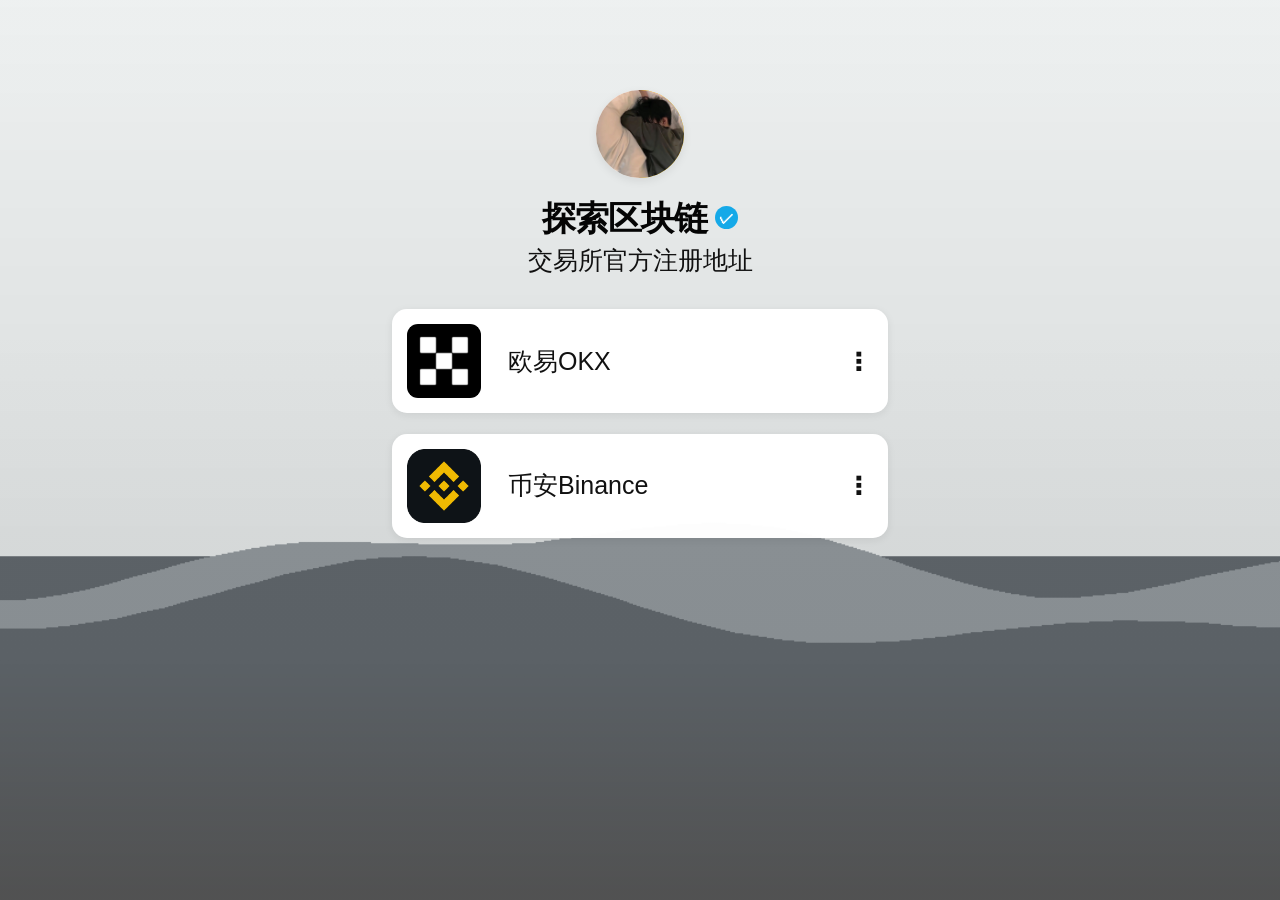
==== index.html @ 82d2975e "Add files via upload" ====
<!DOCTYPE html>
<html lang="zh-CN">
<head>
<meta charset="UTF-8">
<meta name="viewport"
      content="width=device-width, initial-scale=1.0,
               maximum-scale=1.0, viewport-fit=cover">

<title>探索区块链 - 交易所官方注册地址</title>

<style>
* {
    margin: 0;
    padding: 0;
    box-sizing: border-box;
    -webkit-tap-highlight-color: transparent;
}

html, body {
    width: 100%;
    min-height: 100%;
}

html {
    scrollbar-width: none;
    -ms-overflow-style: none;
}

html::-webkit-scrollbar {
    display: none;
    width: 0;
    height: 0;
}

body {
    font-family: -apple-system, BlinkMacSystemFont,
                 "PingFang SC", "Microsoft YaHei", sans-serif;
    background: #5c6267;
    color: #111;
    overflow: hidden;
    scrollbar-width: none;
    -ms-overflow-style: none;
}

body::-webkit-scrollbar {
    display: none;
    width: 0;
    height: 0;
}

.page {
    position: relative;
    min-height: 100svh;
    min-height: 100dvh;
    overflow: hidden;
}

/* 真正的动态背景 GIF */
.background-gif {
    position: fixed;
    inset: 0;
    width: 100%;
    height: 100%;
    object-fit: cover;
    object-position: center bottom;
    z-index: 0;
    pointer-events: none;
}

/* 半透明遮罩，保证文字在各种手机上都清楚 */
.background-overlay {
    position: fixed;
    inset: 0;
    z-index: 1;
    pointer-events: none;
    background: linear-gradient(
        to bottom,
        rgba(255,255,255,.04) 0%,
        rgba(255,255,255,0) 36%,
        rgba(70,76,81,.08) 100%
    );
}

.content {
    position: relative;
    z-index: 2;

    width: min(100%, 580px);

    min-height: 100svh;
    min-height: 100dvh;

    margin: 0 auto;

    /* 使用动态单位，自动适应不同宽高的手机 */
    padding:
        clamp(62px, 8.8vh, 105px)
        clamp(24px, 6.1vw, 42px)
        max(42px, env(safe-area-inset-bottom));

    display: flex;
    flex-direction: column;
    align-items: center;
}

/* Logo */
.roc-logo {
    width: clamp(70px, 17vw, 88px);
    aspect-ratio: 1;
    border-radius: 50%;
    margin-bottom: clamp(20px, 2.5vh, 28px);
    overflow: hidden;
    position: relative;
    background: linear-gradient(90deg,#fff 50%,#ffc400 50%);
    box-shadow: 0 3px 10px rgba(0,0,0,.08);
}

.roc-logo img {
    width: 100%;
    height: 100%;
    display: block;
    object-fit: cover;
    object-position: center;
}

.roc-logo .grid {
    position: absolute;
    left: 0;
    top: 0;
    width: 50%;
    height: 100%;
    background:
        linear-gradient(#111 0 50%, transparent 50%),
        linear-gradient(90deg,#111 0 50%,#fff 50%);
    background-size: 100% 100%, 100% 50%;
    background-position: 0 0, 0 0;
}

.roc-logo .diamond {
    position: absolute;
    width: 43%;
    height: 43%;
    left: 48%;
    top: 28%;
    transform: rotate(45deg);
    border: clamp(8px, 2vw, 11px) solid #111;
    background: #ffc400;
}

/* 标题 */
.title-row {
    display: flex;
    align-items: center;
    justify-content: center;
    gap: clamp(5px, 1.3vw, 8px);
    margin-bottom: clamp(8px, 1.2vh, 12px);
}

.title {
    font-size: clamp(25px, 6.8vw, 34px);
    line-height: 1;
    font-weight: 700;
    letter-spacing: -1px;
    color: #050505;
}

.verified {
    width: clamp(18px, 5vw, 23px);
    aspect-ratio: 1;
    border-radius: 50%;
    background: #15a9e8;
    position: relative;
    flex: 0 0 auto;
}

.verified::after {
    content: "✓";
    position: absolute;
    left: 50%;
    top: 50%;
    transform: translate(-50%,-53%);
    color: white;
    font-size: clamp(11px, 3vw, 15px);
    font-weight: 900;
}

/* 副标题 */
.subtitle {
    font-size: clamp(18px, 5vw, 25px);
    line-height: 1.2;
    font-weight: 500;
    color: #111;
    text-align: center;
    margin-bottom: clamp(28px, 3.8vh, 42px);
}

/* 列表 */
.nav-list {
    width: 100%;
    display: flex;
    flex-direction: column;
    gap: clamp(15px, 2.25vh, 23px);
}

/* 卡片 */
.nav-item {
    width: 100%;
    height: clamp(82px, 6.7vw + 35px, 104px);
    min-height: 82px;
    padding: clamp(10px, 1.8vw, 15px);

    display: flex;
    align-items: center;

    background: rgba(255,255,255,.98);
    border-radius: clamp(12px, 2.1vw, 15px);

    text-decoration: none;
    color: #111;

    box-shadow: 0 2px 9px rgba(0,0,0,.075);

    transition: transform .15s ease, box-shadow .15s ease;
}

.nav-item:active {
    transform: scale(.985);
}

/* 交易所 Logo */
.exchange-logo {
    width: clamp(54px, 13vw, 74px);
    aspect-ratio: 1;
    flex: 0 0 auto;

    border-radius: clamp(8px, 1.8vw, 11px);

    margin-right: clamp(17px, 4.5vw, 27px);

    display: flex;
    align-items: center;
    justify-content: center;
}

/* OKX */
.okx-logo {
    background: #000;
}



/* Binance */
.binance-logo {
    background: transparent;
}



/* 文字 */
.nav-text {
    flex: 1;
    min-width: 0;
    font-size: clamp(19px, 4.7vw, 25px);
    font-weight: 500;
    white-space: nowrap;
}

/* 三个点 */
.more {
    flex: 0 0 auto;
    width: clamp(22px, 5.8vw, 30px);
    text-align: center;
    font-size: clamp(24px, 6vw, 29px);
    line-height: 1;
    font-weight: 700;
    margin-left: 7px;
}

/* 超矮屏幕：防止内容挤压 */
@media (max-height: 650px) {
    .content {
        padding-top: 34px;
    }

    .roc-logo {
        width: 62px;
        margin-bottom: 14px;
    }

    .subtitle {
        margin-bottom: 24px;
    }

    .nav-item {
        height: 76px;
        min-height: 76px;
    }
}

/* 超宽屏幕：避免平板上卡片无限变宽 */
@media (min-width: 700px) {
    .content {
        padding-top: 90px;
    }
}

/* 原图 691×1536 比例的视觉优化 */
@media (min-aspect-ratio: 9/20) and (max-aspect-ratio: 10/20) {
    .content {
        padding-top: 7.8vh;
    }

    .nav-list {
        gap: 18px;
    }

    .nav-item {
        height: 100px;
    }
}

/* 防止超窄设备上的卡片过宽 */
@media (max-width: 380px) {
    .content {
        width: 100%;
        padding-left: 22px;
        padding-right: 22px;
    }

    .nav-item {
        height: 88px;
    }

    .exchange-logo {
        width: 58px;
        margin-right: 17px;
    }

    .nav-text {
        font-size: 20px;
    }
}


.brand-svg {
    width: 100%;
    height: 100%;
    display: block;
}

.binance-svg {
    width: 100%;
    height: 100%;
    object-fit: contain;
}

</style>

<style id="logo-fix">
.exchange-icon{
  width: clamp(38px, 10vw, 54px) !important;
  height: clamp(38px, 10vw, 54px) !important;
  object-fit: cover !important;
  display:block;
  flex:0 0 auto;
}
</style>


<style id="logo-size-fix">
.exchange-icon{
  width: clamp(52px, 14vw, 68px) !important;
  height: clamp(52px, 14vw, 68px) !important;
  object-fit: cover !important;
  flex: 0 0 auto;
}
</style>

</head>

<body>
<div class="page">

    <img class="background-gif"
         src="[data-uri]"
         alt=""
         aria-hidden="true">

    <div class="background-overlay"></div>

    <main class="content">

        <div class="roc-logo" aria-label="探索区块链头像">
            <img src="[data-uri]" alt="头像">
        </div>

        <div class="title-row">
            <div class="title">探索区块链</div>
            <div class="verified"></div>
        </div>

        <div class="subtitle">交易所官方注册地址</div>

        <div class="nav-list">

            <a class="nav-item"
               href="https://www.topfgcnzqwl.com/join/35732959"
               target="_blank"
               rel="noopener noreferrer">

                <div class="exchange-logo okx-logo">
<img class="exchange-icon" src="[data-uri]" alt="OKX" />
</div>

                <div class="nav-text">欧易OKX</div>
                <div class="more">⋮</div>
            </a>

            <a class="nav-item"
               href="https://www.bsmkweb.cc/referral/earn-together/refer2earn-usdc/claim?hl=zh-CN&ref=GRO_28502_RMU7B&utm_source=referral_entrance"
               target="_blank"
               rel="noopener noreferrer">

                <div class="exchange-logo binance-logo">
<img class="brand-svg binance-svg" src="[data-uri]" alt="Binance" />
</div>

                <div class="nav-text">币安Binance</div>
                <div class="more">⋮</div>
            </a>

        </div>
    </main>
</div>
</body>
</html>
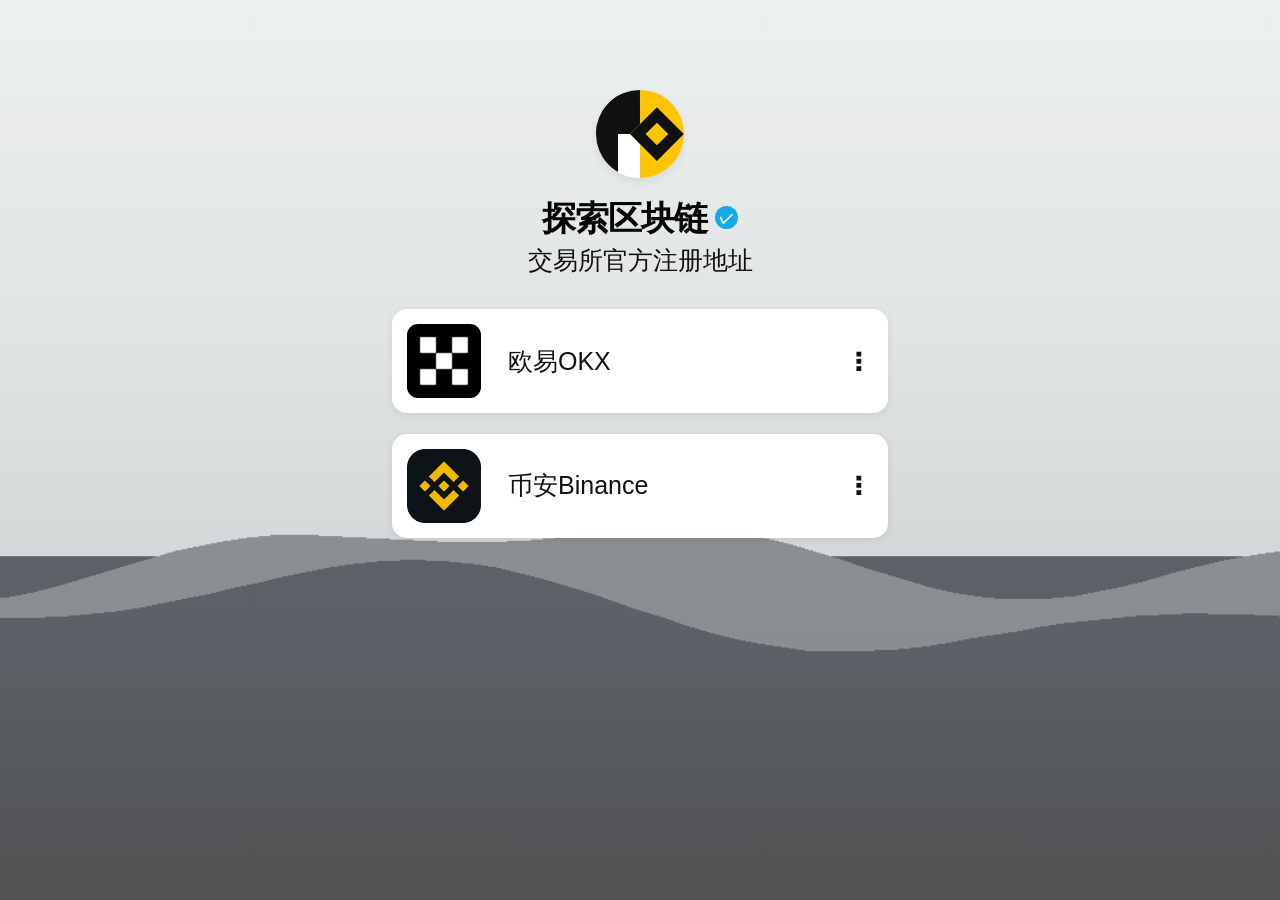
==== commit 674294a7: "Add files via upload" ====
--- a/index.html
+++ b/index.html
@@ -115,14 +115,6 @@
     box-shadow: 0 3px 10px rgba(0,0,0,.08);
 }
 
-.roc-logo img {
-    width: 100%;
-    height: 100%;
-    display: block;
-    object-fit: cover;
-    object-position: center;
-}
-
 .roc-logo .grid {
     position: absolute;
     left: 0;
@@ -382,7 +374,7 @@
 <div class="page">
 
     <img class="background-gif"
-         src="[data-uri]"
+         src="[data-uri]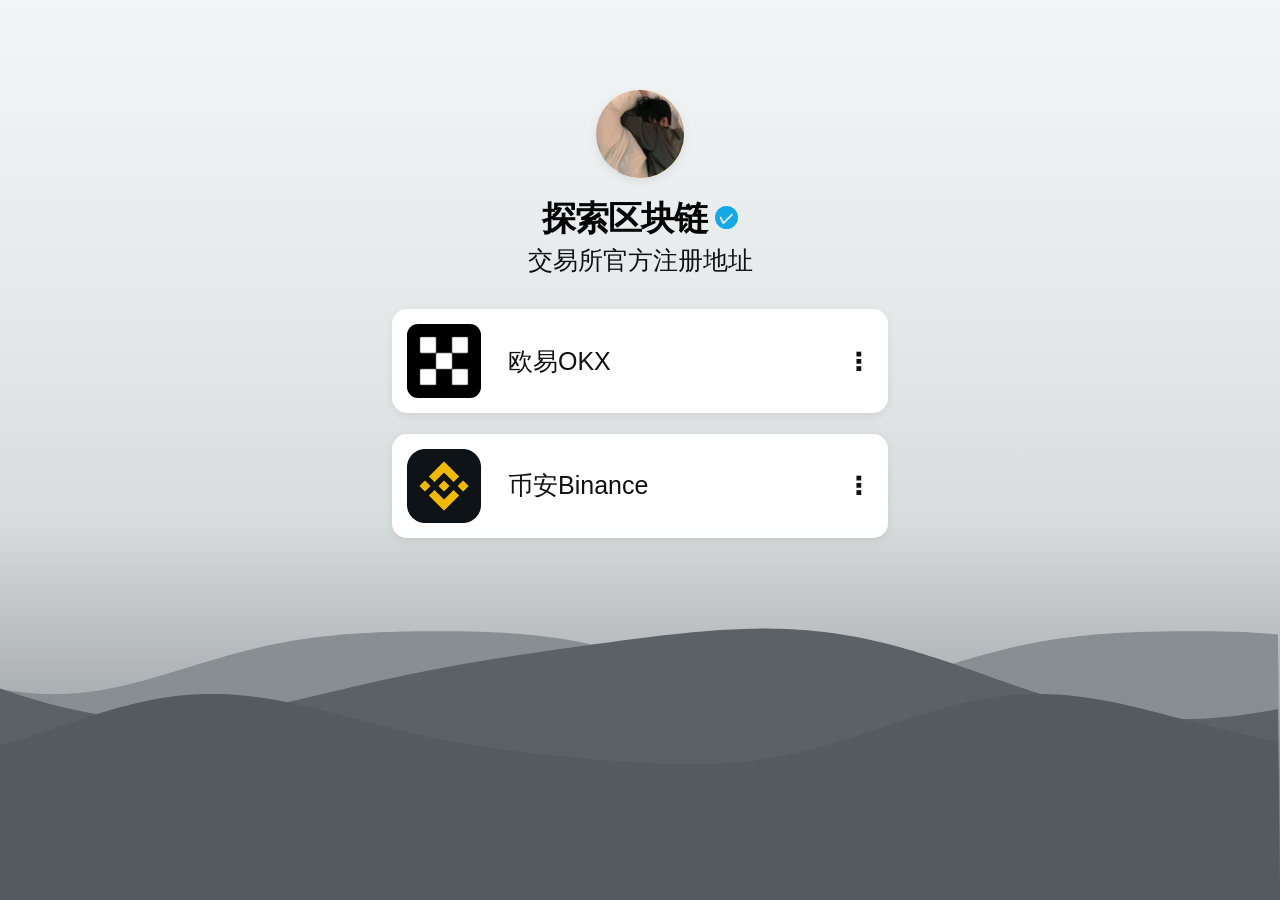
==== commit ae1e0746: "Add files via upload" ====
--- a/index.html
+++ b/index.html
@@ -115,6 +115,14 @@
     box-shadow: 0 3px 10px rgba(0,0,0,.08);
 }
 
+.roc-logo img {
+    width: 100%;
+    height: 100%;
+    display: block;
+    object-fit: cover;
+    object-position: center;
+}
+
 .roc-logo .grid {
     position: absolute;
     left: 0;
@@ -346,6 +354,18 @@
     object-fit: contain;
 }
 
+
+/* Canvas 动态背景：用 GPU/浏览器实时绘制波浪，替代 GIF */
+.background-canvas {
+    position: fixed;
+    inset: 0;
+    width: 100%;
+    height: 100%;
+    display: block;
+    z-index: 0;
+    pointer-events: none;
+}
+
 </style>
 
 <style id="logo-fix">
@@ -373,18 +393,14 @@
 <body>
 <div class="page">
 
-    <img class="background-gif"
-         src="[data-uri]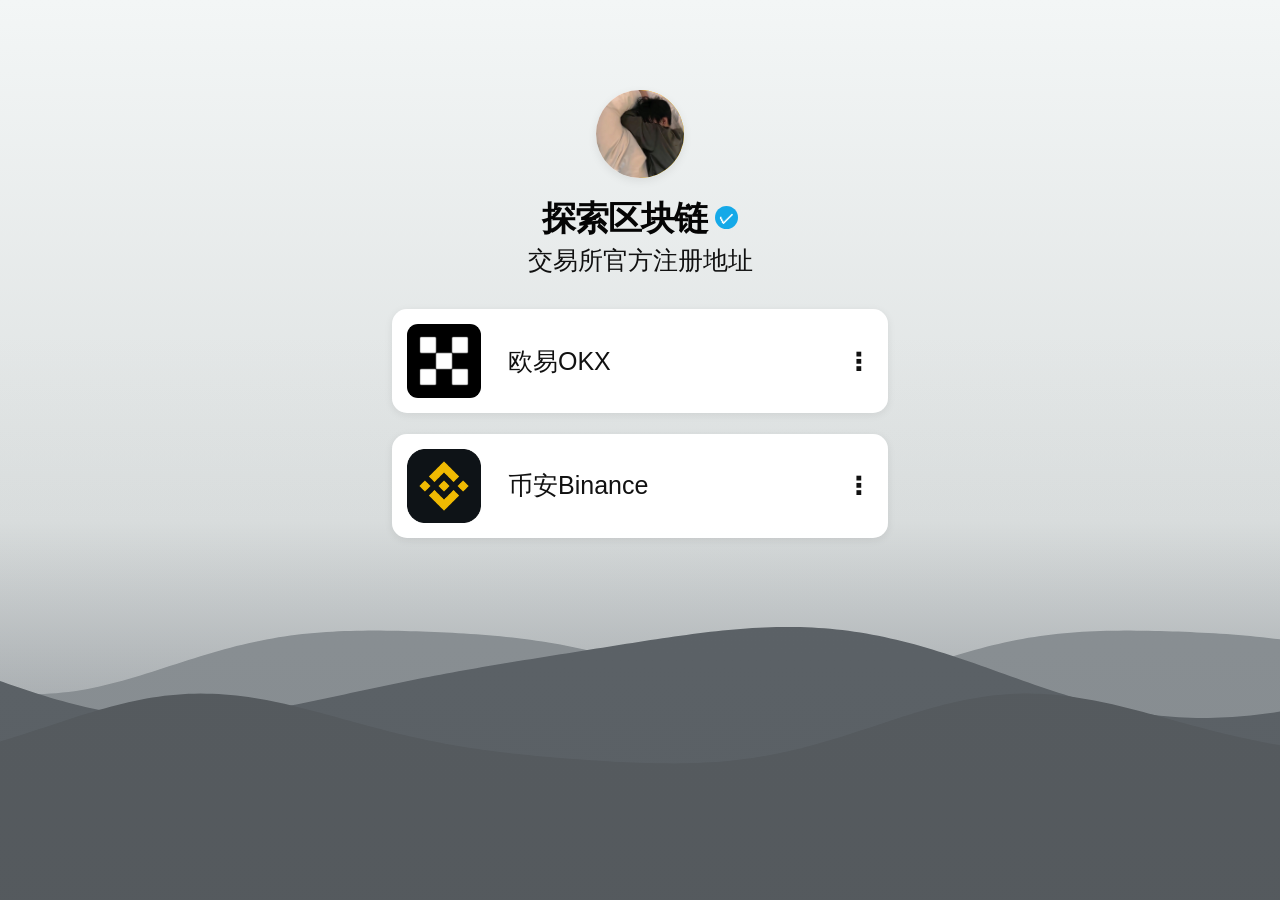
==== commit b140e23b: "Add files via upload" ====
--- a/index.html
+++ b/index.html
@@ -462,16 +462,21 @@
     }
 
     function wavePath(baseY, amplitude, length, phase, power) {
+        // 波浪左右各向屏幕外延伸，避免动画移动到边缘时出现空隙
+        const bleed = Math.max(120, width * 0.12);
+        const startX = -bleed;
+        const endX = width + bleed;
+
         ctx.beginPath();
-        ctx.moveTo(0, height);
-        for (let x = 0; x <= width; x += 6) {
+        ctx.moveTo(startX, height);
+        for (let x = startX; x <= endX; x += 6) {
             const p = x / width;
             const y = baseY
                 + Math.sin(p * Math.PI * 2 * length + phase) * amplitude
                 + Math.sin(p * Math.PI * 4 * length + phase * 0.63) * amplitude * 0.18;
             ctx.lineTo(x, y);
         }
-        ctx.lineTo(width, height);
+        ctx.lineTo(endX, height);
         ctx.closePath();
         ctx.fill();
     }
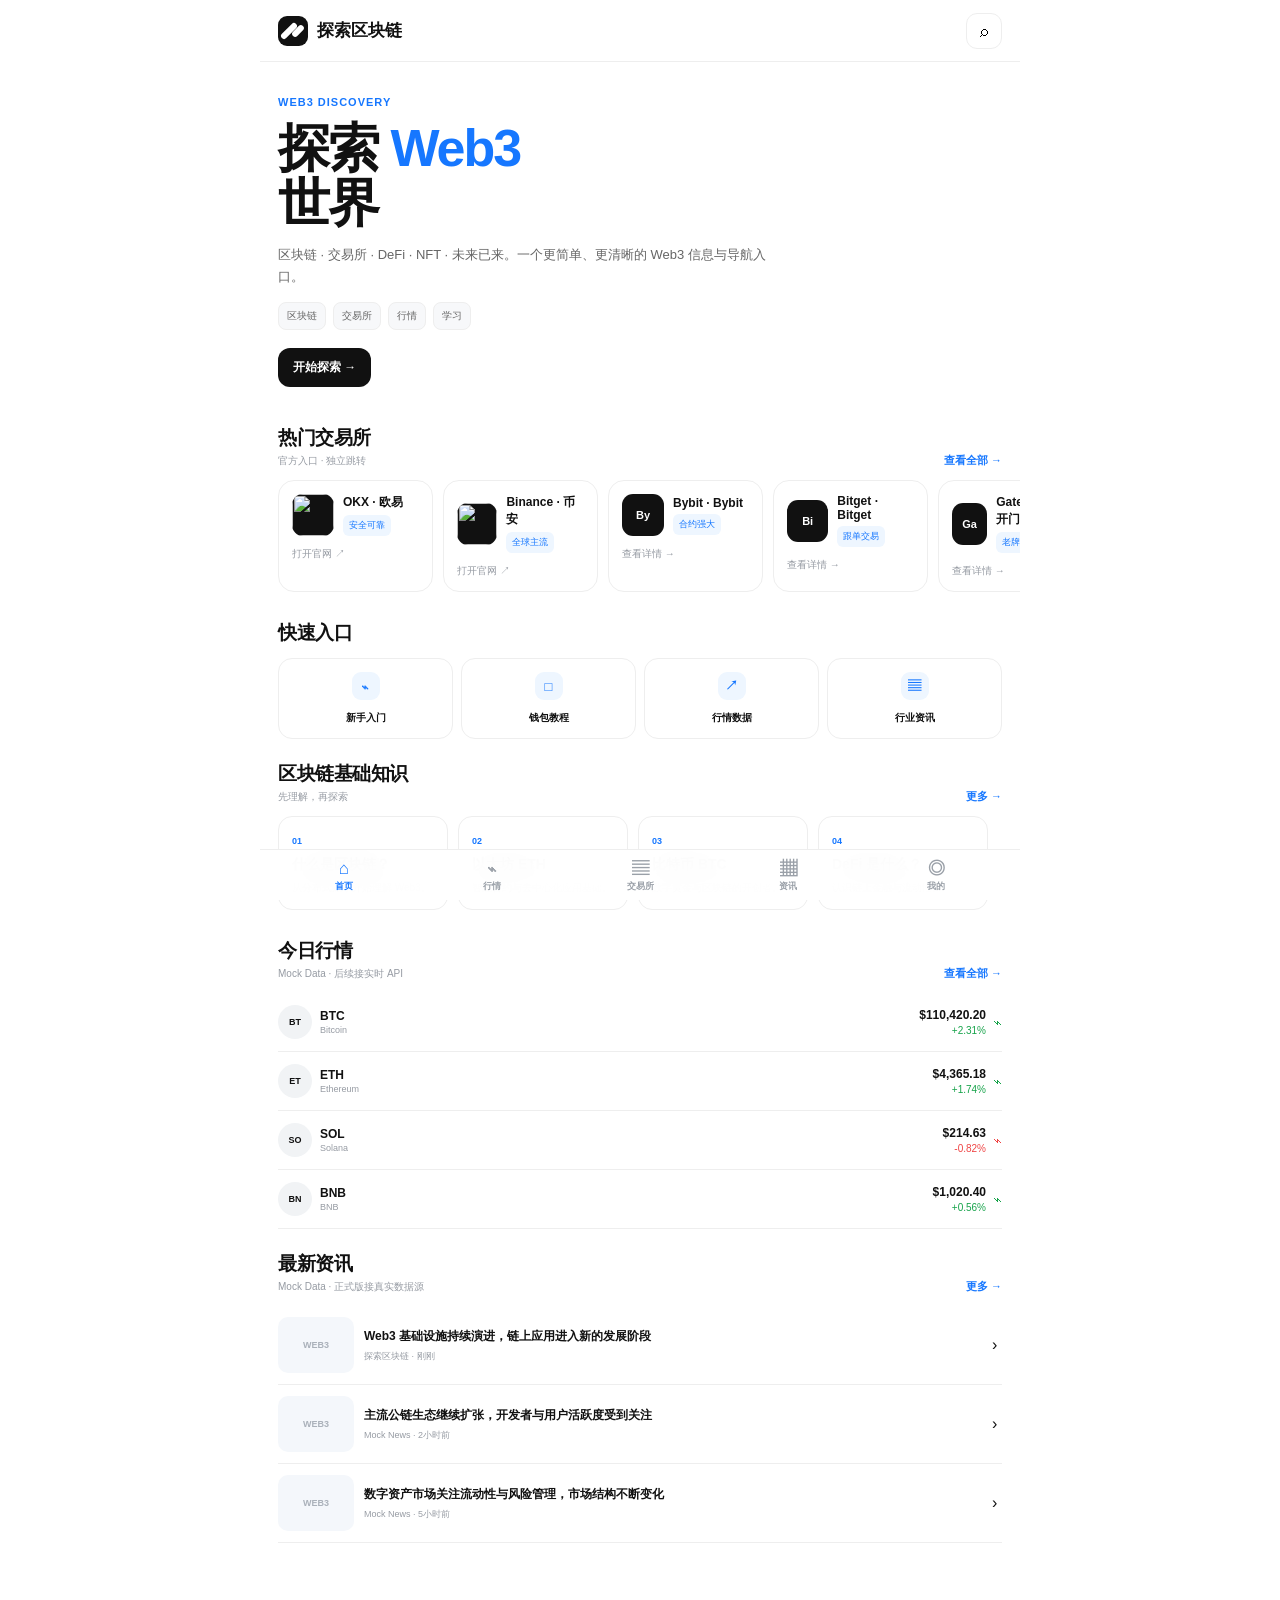
==== commit 7b1c9144: "Add files via upload" ====
--- a/index.html
+++ b/index.html
@@ -1,538 +1,20 @@
-<!DOCTYPE html>
-<html lang="zh-CN">
-<head>
-<meta charset="UTF-8">
-<meta name="viewport"
-      content="width=device-width, initial-scale=1.0,
-               maximum-scale=1.0, viewport-fit=cover">
-
-<title>探索区块链 - 交易所官方注册地址</title>
-
-<style>
-* {
-    margin: 0;
-    padding: 0;
-    box-sizing: border-box;
-    -webkit-tap-highlight-color: transparent;
-}
-
-html, body {
-    width: 100%;
-    min-height: 100%;
-}
-
-html {
-    scrollbar-width: none;
-    -ms-overflow-style: none;
-}
-
-html::-webkit-scrollbar {
-    display: none;
-    width: 0;
-    height: 0;
-}
-
-body {
-    font-family: -apple-system, BlinkMacSystemFont,
-                 "PingFang SC", "Microsoft YaHei", sans-serif;
-    background: #5c6267;
-    color: #111;
-    overflow: hidden;
-    scrollbar-width: none;
-    -ms-overflow-style: none;
-}
-
-body::-webkit-scrollbar {
-    display: none;
-    width: 0;
-    height: 0;
-}
-
-.page {
-    position: relative;
-    min-height: 100svh;
-    min-height: 100dvh;
-    overflow: hidden;
-}
-
-/* 真正的动态背景 GIF */
-.background-gif {
-    position: fixed;
-    inset: 0;
-    width: 100%;
-    height: 100%;
-    object-fit: cover;
-    object-position: center bottom;
-    z-index: 0;
-    pointer-events: none;
-}
-
-/* 半透明遮罩，保证文字在各种手机上都清楚 */
-.background-overlay {
-    position: fixed;
-    inset: 0;
-    z-index: 1;
-    pointer-events: none;
-    background: linear-gradient(
-        to bottom,
-        rgba(255,255,255,.04) 0%,
-        rgba(255,255,255,0) 36%,
-        rgba(70,76,81,.08) 100%
-    );
-}
-
-.content {
-    position: relative;
-    z-index: 2;
-
-    width: min(100%, 580px);
-
-    min-height: 100svh;
-    min-height: 100dvh;
-
-    margin: 0 auto;
-
-    /* 使用动态单位，自动适应不同宽高的手机 */
-    padding:
-        clamp(62px, 8.8vh, 105px)
-        clamp(24px, 6.1vw, 42px)
-        max(42px, env(safe-area-inset-bottom));
-
-    display: flex;
-    flex-direction: column;
-    align-items: center;
-}
-
-/* Logo */
-.roc-logo {
-    width: clamp(70px, 17vw, 88px);
-    aspect-ratio: 1;
-    border-radius: 50%;
-    margin-bottom: clamp(20px, 2.5vh, 28px);
-    overflow: hidden;
-    position: relative;
-    background: linear-gradient(90deg,#fff 50%,#ffc400 50%);
-    box-shadow: 0 3px 10px rgba(0,0,0,.08);
-}
-
-.roc-logo img {
-    width: 100%;
-    height: 100%;
-    display: block;
-    object-fit: cover;
-    object-position: center;
-}
-
-.roc-logo .grid {
-    position: absolute;
-    left: 0;
-    top: 0;
-    width: 50%;
-    height: 100%;
-    background:
-        linear-gradient(#111 0 50%, transparent 50%),
-        linear-gradient(90deg,#111 0 50%,#fff 50%);
-    background-size: 100% 100%, 100% 50%;
-    background-position: 0 0, 0 0;
-}
-
-.roc-logo .diamond {
-    position: absolute;
-    width: 43%;
-    height: 43%;
-    left: 48%;
-    top: 28%;
-    transform: rotate(45deg);
-    border: clamp(8px, 2vw, 11px) solid #111;
-    background: #ffc400;
-}
-
-/* 标题 */
-.title-row {
-    display: flex;
-    align-items: center;
-    justify-content: center;
-    gap: clamp(5px, 1.3vw, 8px);
-    margin-bottom: clamp(8px, 1.2vh, 12px);
-}
-
-.title {
-    font-size: clamp(25px, 6.8vw, 34px);
-    line-height: 1;
-    font-weight: 700;
-    letter-spacing: -1px;
-    color: #050505;
-}
-
-.verified {
-    width: clamp(18px, 5vw, 23px);
-    aspect-ratio: 1;
-    border-radius: 50%;
-    background: #15a9e8;
-    position: relative;
-    flex: 0 0 auto;
-}
-
-.verified::after {
-    content: "✓";
-    position: absolute;
-    left: 50%;
-    top: 50%;
-    transform: translate(-50%,-53%);
-    color: white;
-    font-size: clamp(11px, 3vw, 15px);
-    font-weight: 900;
-}
-
-/* 副标题 */
-.subtitle {
-    font-size: clamp(18px, 5vw, 25px);
-    line-height: 1.2;
-    font-weight: 500;
-    color: #111;
-    text-align: center;
-    margin-bottom: clamp(28px, 3.8vh, 42px);
-}
-
-/* 列表 */
-.nav-list {
-    width: 100%;
-    display: flex;
-    flex-direction: column;
-    gap: clamp(15px, 2.25vh, 23px);
-}
-
-/* 卡片 */
-.nav-item {
-    width: 100%;
-    height: clamp(82px, 6.7vw + 35px, 104px);
-    min-height: 82px;
-    padding: clamp(10px, 1.8vw, 15px);
-
-    display: flex;
-    align-items: center;
-
-    background: rgba(255,255,255,.98);
-    border-radius: clamp(12px, 2.1vw, 15px);
-
-    text-decoration: none;
-    color: #111;
-
-    box-shadow: 0 2px 9px rgba(0,0,0,.075);
-
-    transition: transform .15s ease, box-shadow .15s ease;
-}
-
-.nav-item:active {
-    transform: scale(.985);
-}
-
-/* 交易所 Logo */
-.exchange-logo {
-    width: clamp(54px, 13vw, 74px);
-    aspect-ratio: 1;
-    flex: 0 0 auto;
-
-    border-radius: clamp(8px, 1.8vw, 11px);
-
-    margin-right: clamp(17px, 4.5vw, 27px);
-
-    display: flex;
-    align-items: center;
-    justify-content: center;
-}
-
-/* OKX */
-.okx-logo {
-    background: #000;
-}
-
-
-
-/* Binance */
-.binance-logo {
-    background: transparent;
-}
-
-
-
-/* 文字 */
-.nav-text {
-    flex: 1;
-    min-width: 0;
-    font-size: clamp(19px, 4.7vw, 25px);
-    font-weight: 500;
-    white-space: nowrap;
-}
-
-/* 三个点 */
-.more {
-    flex: 0 0 auto;
-    width: clamp(22px, 5.8vw, 30px);
-    text-align: center;
-    font-size: clamp(24px, 6vw, 29px);
-    line-height: 1;
-    font-weight: 700;
-    margin-left: 7px;
-}
-
-/* 超矮屏幕：防止内容挤压 */
-@media (max-height: 650px) {
-    .content {
-        padding-top: 34px;
-    }
-
-    .roc-logo {
-        width: 62px;
-        margin-bottom: 14px;
-    }
-
-    .subtitle {
-        margin-bottom: 24px;
-    }
-
-    .nav-item {
-        height: 76px;
-        min-height: 76px;
-    }
-}
-
-/* 超宽屏幕：避免平板上卡片无限变宽 */
-@media (min-width: 700px) {
-    .content {
-        padding-top: 90px;
-    }
-}
-
-/* 原图 691×1536 比例的视觉优化 */
-@media (min-aspect-ratio: 9/20) and (max-aspect-ratio: 10/20) {
-    .content {
-        padding-top: 7.8vh;
-    }
-
-    .nav-list {
-        gap: 18px;
-    }
-
-    .nav-item {
-        height: 100px;
-    }
-}
-
-/* 防止超窄设备上的卡片过宽 */
-@media (max-width: 380px) {
-    .content {
-        width: 100%;
-        padding-left: 22px;
-        padding-right: 22px;
-    }
-
-    .nav-item {
-        height: 88px;
-    }
-
-    .exchange-logo {
-        width: 58px;
-        margin-right: 17px;
-    }
-
-    .nav-text {
-        font-size: 20px;
-    }
-}
-
-
-.brand-svg {
-    width: 100%;
-    height: 100%;
-    display: block;
-}
-
-.binance-svg {
-    width: 100%;
-    height: 100%;
-    object-fit: contain;
-}
-
-
-/* Canvas 动态背景：用 GPU/浏览器实时绘制波浪，替代 GIF */
-.background-canvas {
-    position: fixed;
-    inset: 0;
-    width: 100%;
-    height: 100%;
-    display: block;
-    z-index: 0;
-    pointer-events: none;
-}
-
-</style>
-
-<style id="logo-fix">
-.exchange-icon{
-  width: clamp(38px, 10vw, 54px) !important;
-  height: clamp(38px, 10vw, 54px) !important;
-  object-fit: cover !important;
-  display:block;
-  flex:0 0 auto;
-}
-</style>
-
-
-<style id="logo-size-fix">
-.exchange-icon{
-  width: clamp(52px, 14vw, 68px) !important;
-  height: clamp(52px, 14vw, 68px) !important;
-  object-fit: cover !important;
-  flex: 0 0 auto;
-}
-</style>
-
-</head>
-
-<body>
-<div class="page">
-
-    <canvas class="background-canvas" id="backgroundCanvas" aria-hidden="true"></canvas>
-
-    <div class="background-overlay"></div>
-
-    <main class="content">
-
-        <div class="roc-logo" aria-label="探索区块链头像">
-            <img src="[data-uri]" alt="头像">
-        </div>
-
-        <div class="title-row">
-            <div class="title">探索区块链</div>
-            <div class="verified"></div>
-        </div>
-
-        <div class="subtitle">交易所官方注册地址</div>
-
-        <div class="nav-list">
-
-            <a class="nav-item"
-               href="https://www.topfgcnzqwl.com/join/35732959"
-               target="_blank"
-               rel="noopener noreferrer">
-
-                <div class="exchange-logo okx-logo">
-<img class="exchange-icon" src="[data-uri]" alt="OKX" />
-</div>
-
-                <div class="nav-text">欧易OKX</div>
-                <div class="more">⋮</div>
-            </a>
-
-            <a class="nav-item"
-               href="https://www.bsmkweb.cc/referral/earn-together/refer2earn-usdc/claim?hl=zh-CN&ref=GRO_28502_RMU7B&utm_source=referral_entrance"
-               target="_blank"
-               rel="noopener noreferrer">
-
-                <div class="exchange-logo binance-logo">
-<img class="brand-svg binance-svg" src="[data-uri]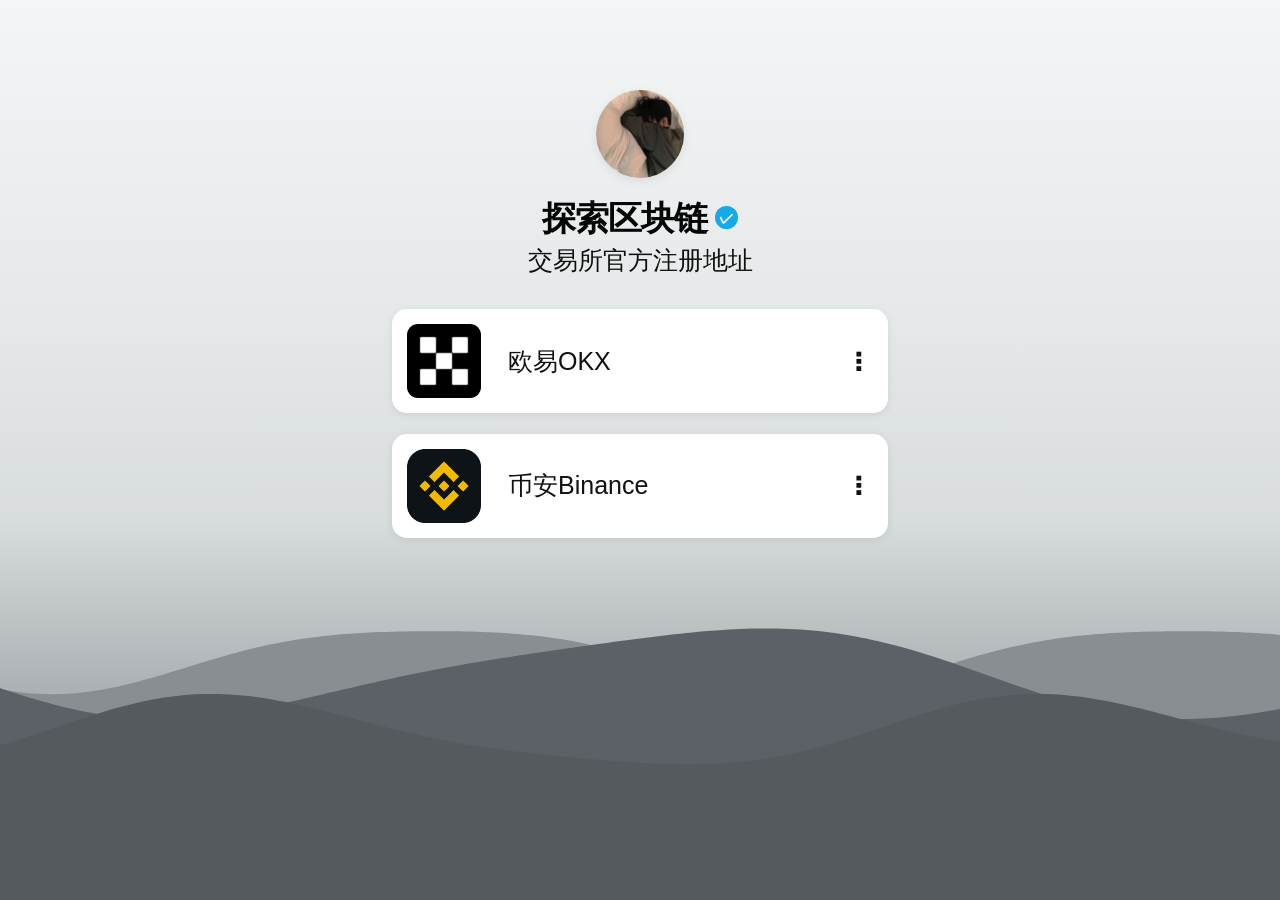
==== commit 132dc030: "Add files via upload" ====
--- a/index.html
+++ b/index.html
@@ -1,20 +1,538 @@
-<!doctype html><html lang="zh-CN"><head><meta charset="utf-8"><meta name="viewport" content="width=device-width,initial-scale=1,viewport-fit=cover"><meta name="theme-color" content="#fff"><title>探索区块链</title><style>
-:root{--b:#1677ff;--t:#111;--s:#666;--m:#969ba3;--l:#eee;--g:#16a34a;--r:#ef4444;--max:760px}*{box-sizing:border-box}body{margin:0;color:var(--t);font-family:-apple-system,BlinkMacSystemFont,"PingFang SC","Microsoft YaHei",sans-serif;background:#fff}a{color:inherit;text-decoration:none}button,input{font:inherit}.app{max-width:var(--max);margin:auto;min-height:100vh;padding-bottom:82px}.top{position:sticky;top:0;z-index:10;height:62px;padding:0 18px;display:flex;align-items:center;background:rgba(255,255,255,.94);backdrop-filter:blur(15px);border-bottom:1px solid var(--l)}.brand{display:flex;align-items:center;gap:9px;font-weight:800;font-size:17px}.mark{width:30px;height:30px;border-radius:9px;background:#111;position:relative}.mark:before,.mark:after{content:"";position:absolute;background:#fff;width:6px;border-radius:3px;transform:rotate(45deg)}.mark:before{height:20px;left:8px;top:5px}.mark:after{height:14px;right:7px;top:8px}.search{margin-left:auto;width:36px;height:36px;border:1px solid var(--l);border-radius:11px;background:#fff}.view{display:none}.view.active{display:block}.hero{padding:34px 18px 20px}.ey{color:var(--b);font-size:11px;font-weight:800;letter-spacing:1px;margin-bottom:13px}h1{font-size:clamp(34px,10vw,52px);line-height:1.05;letter-spacing:-2px;margin:0}h1 span{color:var(--b)}.hero p{color:var(--s);font-size:13px;line-height:1.7;max-width:500px;margin:14px 0}.tags{display:flex;gap:7px;flex-wrap:wrap;margin:14px 0 18px}.tag{font-style:normal;font-size:10px;color:#666;background:#f7f8fa;border:1px solid var(--l);border-radius:8px;padding:6px 8px}.cta{display:inline-flex;padding:11px 15px;border-radius:12px;background:#111;color:#fff;font-size:12px;font-weight:750}section.block{padding:18px 0 4px}.head{display:flex;justify-content:space-between;align-items:end;padding:0 18px;margin-bottom:12px}.title{font-size:19px;font-weight:800;letter-spacing:-.5px}.sub{font-size:10px;color:var(--m);margin-top:3px}.more{font-size:11px;color:var(--b);font-weight:700}.scroll{display:flex;gap:10px;overflow:auto;padding:0 18px 6px;scrollbar-width:none}.scroll::-webkit-scrollbar{display:none}.ex{min-width:155px;border:1px solid var(--l);border-radius:16px;padding:13px;background:#fff}.exhead{display:flex;gap:9px;align-items:center}.logo{width:42px;height:42px;border-radius:11px;display:grid;place-items:center;overflow:hidden;background:#111;color:#fff;font-weight:800;font-size:11px}.logo img{width:100%;height:100%;object-fit:contain}.exname{font-size:12px;font-weight:750}.extag{font-size:9px;color:var(--b);background:#eef6ff;padding:4px 6px;border-radius:6px;display:inline-block;margin-top:4px}.exfoot{font-size:10px;color:var(--m);margin-top:11px}.quick{display:grid;grid-template-columns:repeat(4,1fr);gap:8px;padding:0 18px}.q{border:1px solid var(--l);border-radius:14px;padding:13px 5px;text-align:center}.q b{width:28px;height:28px;margin:0 auto 7px;border-radius:9px;background:#eef6ff;color:var(--b);display:grid;place-items:center;font-size:13px}.q span{font-size:10px;font-weight:700}.kcard{min-width:170px;border:1px solid var(--l);border-radius:14px;padding:13px;background:#fff}.kcard small{font-size:9px;color:var(--b);font-weight:800}.kcard h3{font-size:14px;margin:8px 0 6px}.kcard p{font-size:10px;line-height:1.6;color:var(--s);margin:0}.list{padding:0 18px}.row{display:grid;grid-template-columns:1.2fr 1fr auto;align-items:center;gap:8px;padding:12px 0;border-bottom:1px solid var(--l)}.coin{display:flex;align-items:center;gap:8px}.coinlogo{width:34px;height:34px;border-radius:50%;background:#f1f3f5;display:grid;place-items:center;font-size:9px;font-weight:800}.cn{font-size:12px;font-weight:750}.cs{font-size:9px;color:var(--m);margin-top:2px}.price{font-size:12px;font-weight:750;text-align:right}.chg{font-size:10px;text-align:right;margin-top:3px}.up{color:var(--g)}.down{color:var(--r)}.news{display:grid;grid-template-columns:76px 1fr 10px;gap:10px;align-items:center;padding:11px 0;border-bottom:1px solid var(--l)}.thumb{width:76px;height:56px;border-radius:10px;background:#f4f7fb;display:grid;place-items:center;color:#aab1ba;font-size:9px;font-weight:800}.nt{font-size:12px;font-weight:700;line-height:1.45}.nm{font-size:9px;color:var(--m);margin-top:4px}.page-title{padding:28px 18px 16px}.page-title h2{font-size:29px;letter-spacing:-1px;margin:0 0 6px}.page-title p{font-size:11px;line-height:1.6;color:var(--s);margin:0}.panel{margin:0 18px 12px;border:1px solid var(--l);border-radius:16px;padding:14px}.searchbox{display:flex;gap:8px;align-items:center;background:#f7f8fa;padding:10px 12px;border-radius:11px}.searchbox input{border:0;outline:0;background:transparent;width:100%;font-size:12px}.bottom{position:fixed;bottom:0;left:50%;transform:translateX(-50%);width:min(100%,var(--max));z-index:20;display:grid;grid-template-columns:repeat(5,1fr);padding:7px 10px calc(7px + env(safe-area-inset-bottom));background:rgba(255,255,255,.96);backdrop-filter:blur(16px);border-top:1px solid var(--l)}.nav{text-align:center;color:#9aa0a8;font-size:9px;font-weight:650}.nav b{display:block;font-size:17px;line-height:23px}.nav.active{color:var(--b)}@media(max-width:375px){.quick{grid-template-columns:repeat(2,1fr)}}
-</style></head><body><div class="app"><header class="top"><a href="#/" class="brand"><i class="mark"></i>探索区块链</a><button class="search" onclick="location.hash='#/search'">⌕</button></header><main>
-<section class="view active" data-view="/"><div class="hero"><div class="ey">WEB3 DISCOVERY</div><h1>探索 <span>Web3</span><br>世界</h1><p>区块链 · 交易所 · DeFi · NFT · 未来已来。一个更简单、更清晰的 Web3 信息与导航入口。</p><div class="tags"><i class="tag">区块链</i><i class="tag">交易所</i><i class="tag">行情</i><i class="tag">学习</i></div><a class="cta" href="#/exchanges">开始探索 →</a></div>
-<section class="block"><div class="head"><div><div class="title">热门交易所</div><div class="sub">官方入口 · 独立跳转</div></div><a class="more" href="#/exchanges">查看全部 →</a></div><div class="scroll"><a class="ex" href="https://www.topfgcnzqwl.com/join/35732959" target="_blank" rel="noopener noreferrer"><div class="exhead"><div class="logo"><img src="assets/okx.jpg"></div><div><div class="exname">OKX · 欧易</div><span class="extag">安全可靠</span></div></div><div class="exfoot">打开官网 ↗</div></a><a class="ex" href="https://www.bsmkweb.cc/referral/earn-together/refer2earn-usdc/claim?hl=zh-CN&ref=GRO_28502_RMU7B&utm_source=referral_entrance" target="_blank" rel="noopener noreferrer"><div class="exhead"><div class="logo"><img src="assets/binance.jpg"></div><div><div class="exname">Binance · 币安</div><span class="extag">全球主流</span></div></div><div class="exfoot">打开官网 ↗</div></a><a class="ex" href="#" target="_blank" rel="noopener noreferrer"><div class="exhead"><div class="logo">By</div><div><div class="exname">Bybit · Bybit</div><span class="extag">合约强大</span></div></div><div class="exfoot">查看详情 →</div></a><a class="ex" href="#" target="_blank" rel="noopener noreferrer"><div class="exhead"><div class="logo">Bi</div><div><div class="exname">Bitget · Bitget</div><span class="extag">跟单交易</span></div></div><div class="exfoot">查看详情 →</div></a><a class="ex" href="#" target="_blank" rel="noopener noreferrer"><div class="exhead"><div class="logo">Ga</div><div><div class="exname">Gate.io · 芝麻开门</div><span class="extag">老牌交易所</span></div></div><div class="exfoot">查看详情 →</div></a><a class="ex" href="#" target="_blank" rel="noopener noreferrer"><div class="exhead"><div class="logo">ME</div><div><div class="exname">MEXC · MEXC</div><span class="extag">新币较多</span></div></div><div class="exfoot">查看详情 →</div></a></div></section>
-<section class="block"><div class="head"><div class="title">快速入口</div></div><div class="quick"><a class="q" href="#/learn"><b>⌁</b><span>新手入门</span></a><a class="q" href="#/learn/wallet"><b>□</b><span>钱包教程</span></a><a class="q" href="#/markets"><b>↗</b><span>行情数据</span></a><a class="q" href="#/news"><b>▤</b><span>行业资讯</span></a></div></section>
-<section class="block"><div class="head"><div><div class="title">区块链基础知识</div><div class="sub">先理解，再探索</div></div><a class="more" href="#/learn">更多 →</a></div><div class="scroll"><a class="kcard" href="#/learn"><small>01</small><h3>什么是区块链？</h3><p>从分布式账本开始理解 Web3。</p></a><a class="kcard" href="#/learn"><small>02</small><h3>以太坊 ETH</h3><p>智能合约与去中心化应用基础。</p></a><a class="kcard" href="#/learn"><small>03</small><h3>比特币 BTC</h3><p>数字黄金与区块链的开创者。</p></a><a class="kcard" href="#/learn"><small>04</small><h3>DeFi 是什么？</h3><p>认识链上金融与流动性。</p></a></div></section>
-<section class="block"><div class="head"><div><div class="title">今日行情</div><div class="sub">Mock Data · 后续接实时 API</div></div><a class="more" href="#/markets">查看全部 →</a></div><div class="list" id="homeMarkets"></div></section>
-<section class="block"><div class="head"><div><div class="title">最新资讯</div><div class="sub">Mock Data · 正式版接真实数据源</div></div><a class="more" href="#/news">更多 →</a></div><div class="list" id="homeNews"></div></section></section>
-<section class="view" data-view="/exchanges"><div class="page-title"><h2>交易所</h2><p>统一管理交易所信息、官网入口和详情页。</p></div><div class="list" id="exchangePage"></div></section>
-<section class="view" data-view="/markets"><div class="page-title"><h2>行情</h2><p>第一阶段使用 Mock Data；后续接入统一行情服务与 WebSocket。</p></div><div class="panel"><div class="searchbox">⌕<input id="msearch" placeholder="搜索 BTC、ETH、SOL…"></div></div><div class="list" id="marketPage"></div></section>
-<section class="view" data-view="/news"><div class="page-title"><h2>资讯</h2><p>新闻列表、分类、详情和原文来源结构已预留。</p></div><div class="list" id="newsPage"></div></section>
-<section class="view" data-view="/learn"><div class="page-title"><h2>学习</h2><p>从区块链基础开始，逐步了解 Bitcoin、Ethereum、钱包、DeFi 与 NFT。</p></div><div class="panel" id="learnPage"></div></section>
-<section class="view" data-view="/profile"><div class="page-title"><h2>我的</h2><p>登录、收藏、历史记录和个性化功能将在后续后端阶段接入。</p></div><div class="panel"><a class="nav" data-r="/profile" href="#/profile"><b>◎</b>我的收藏</a><a class="nav" data-r="/profile" href="#/profile"><b>◎</b>浏览历史</a><a class="nav" data-r="/profile" href="#/profile"><b>◎</b>设置</a></div></section>
-<section class="view" data-view="/search"><div class="page-title"><h2>搜索</h2><p>搜索交易所、币种、资讯与学习内容。</p></div><div class="panel"><div class="searchbox">⌕<input id="gsearch" placeholder="输入关键词"></div></div><div class="panel" id="result">输入关键词后显示搜索结果。</div></section>
-</main><nav class="bottom"><a class="nav" data-r="/" href="#/"><b>⌂</b>首页</a><a class="nav" data-r="/markets" href="#/markets"><b>⌁</b>行情</a><a class="nav" data-r="/exchanges" href="#/exchanges"><b>▤</b>交易所</a><a class="nav" data-r="/news" href="#/news"><b>▦</b>资讯</a><a class="nav" data-r="/profile" href="#/profile"><b>◎</b>我的</a></nav></div>
+<!DOCTYPE html>
+<html lang="zh-CN">
+<head>
+<meta charset="UTF-8">
+<meta name="viewport"
+      content="width=device-width, initial-scale=1.0,
+               maximum-scale=1.0, viewport-fit=cover">
+
+<title>探索区块链 - 交易所官方注册地址</title>
+
+<style>
+* {
+    margin: 0;
+    padding: 0;
+    box-sizing: border-box;
+    -webkit-tap-highlight-color: transparent;
+}
+
+html, body {
+    width: 100%;
+    min-height: 100%;
+}
+
+html {
+    scrollbar-width: none;
+    -ms-overflow-style: none;
+}
+
+html::-webkit-scrollbar {
+    display: none;
+    width: 0;
+    height: 0;
+}
+
+body {
+    font-family: -apple-system, BlinkMacSystemFont,
+                 "PingFang SC", "Microsoft YaHei", sans-serif;
+    background: #5c6267;
+    color: #111;
+    overflow: hidden;
+    scrollbar-width: none;
+    -ms-overflow-style: none;
+}
+
+body::-webkit-scrollbar {
+    display: none;
+    width: 0;
+    height: 0;
+}
+
+.page {
+    position: relative;
+    min-height: 100svh;
+    min-height: 100dvh;
+    overflow: hidden;
+}
+
+/* 真正的动态背景 GIF */
+.background-gif {
+    position: fixed;
+    inset: 0;
+    width: 100%;
+    height: 100%;
+    object-fit: cover;
+    object-position: center bottom;
+    z-index: 0;
+    pointer-events: none;
+}
+
+/* 半透明遮罩，保证文字在各种手机上都清楚 */
+.background-overlay {
+    position: fixed;
+    inset: 0;
+    z-index: 1;
+    pointer-events: none;
+    background: linear-gradient(
+        to bottom,
+        rgba(255,255,255,.04) 0%,
+        rgba(255,255,255,0) 36%,
+        rgba(70,76,81,.08) 100%
+    );
+}
+
+.content {
+    position: relative;
+    z-index: 2;
+
+    width: min(100%, 580px);
+
+    min-height: 100svh;
+    min-height: 100dvh;
+
+    margin: 0 auto;
+
+    /* 使用动态单位，自动适应不同宽高的手机 */
+    padding:
+        clamp(62px, 8.8vh, 105px)
+        clamp(24px, 6.1vw, 42px)
+        max(42px, env(safe-area-inset-bottom));
+
+    display: flex;
+    flex-direction: column;
+    align-items: center;
+}
+
+/* Logo */
+.roc-logo {
+    width: clamp(70px, 17vw, 88px);
+    aspect-ratio: 1;
+    border-radius: 50%;
+    margin-bottom: clamp(20px, 2.5vh, 28px);
+    overflow: hidden;
+    position: relative;
+    background: linear-gradient(90deg,#fff 50%,#ffc400 50%);
+    box-shadow: 0 3px 10px rgba(0,0,0,.08);
+}
+
+.roc-logo img {
+    width: 100%;
+    height: 100%;
+    display: block;
+    object-fit: cover;
+    object-position: center;
+}
+
+.roc-logo .grid {
+    position: absolute;
+    left: 0;
+    top: 0;
+    width: 50%;
+    height: 100%;
+    background:
+        linear-gradient(#111 0 50%, transparent 50%),
+        linear-gradient(90deg,#111 0 50%,#fff 50%);
+    background-size: 100% 100%, 100% 50%;
+    background-position: 0 0, 0 0;
+}
+
+.roc-logo .diamond {
+    position: absolute;
+    width: 43%;
+    height: 43%;
+    left: 48%;
+    top: 28%;
+    transform: rotate(45deg);
+    border: clamp(8px, 2vw, 11px) solid #111;
+    background: #ffc400;
+}
+
+/* 标题 */
+.title-row {
+    display: flex;
+    align-items: center;
+    justify-content: center;
+    gap: clamp(5px, 1.3vw, 8px);
+    margin-bottom: clamp(8px, 1.2vh, 12px);
+}
+
+.title {
+    font-size: clamp(25px, 6.8vw, 34px);
+    line-height: 1;
+    font-weight: 700;
+    letter-spacing: -1px;
+    color: #050505;
+}
+
+.verified {
+    width: clamp(18px, 5vw, 23px);
+    aspect-ratio: 1;
+    border-radius: 50%;
+    background: #15a9e8;
+    position: relative;
+    flex: 0 0 auto;
+}
+
+.verified::after {
+    content: "✓";
+    position: absolute;
+    left: 50%;
+    top: 50%;
+    transform: translate(-50%,-53%);
+    color: white;
+    font-size: clamp(11px, 3vw, 15px);
+    font-weight: 900;
+}
+
+/* 副标题 */
+.subtitle {
+    font-size: clamp(18px, 5vw, 25px);
+    line-height: 1.2;
+    font-weight: 500;
+    color: #111;
+    text-align: center;
+    margin-bottom: clamp(28px, 3.8vh, 42px);
+}
+
+/* 列表 */
+.nav-list {
+    width: 100%;
+    display: flex;
+    flex-direction: column;
+    gap: clamp(15px, 2.25vh, 23px);
+}
+
+/* 卡片 */
+.nav-item {
+    width: 100%;
+    height: clamp(82px, 6.7vw + 35px, 104px);
+    min-height: 82px;
+    padding: clamp(10px, 1.8vw, 15px);
+
+    display: flex;
+    align-items: center;
+
+    background: rgba(255,255,255,.98);
+    border-radius: clamp(12px, 2.1vw, 15px);
+
+    text-decoration: none;
+    color: #111;
+
+    box-shadow: 0 2px 9px rgba(0,0,0,.075);
+
+    transition: transform .15s ease, box-shadow .15s ease;
+}
+
+.nav-item:active {
+    transform: scale(.985);
+}
+
+/* 交易所 Logo */
+.exchange-logo {
+    width: clamp(54px, 13vw, 74px);
+    aspect-ratio: 1;
+    flex: 0 0 auto;
+
+    border-radius: clamp(8px, 1.8vw, 11px);
+
+    margin-right: clamp(17px, 4.5vw, 27px);
+
+    display: flex;
+    align-items: center;
+    justify-content: center;
+}
+
+/* OKX */
+.okx-logo {
+    background: #000;
+}
+
+
+
+/* Binance */
+.binance-logo {
+    background: transparent;
+}
+
+
+
+/* 文字 */
+.nav-text {
+    flex: 1;
+    min-width: 0;
+    font-size: clamp(19px, 4.7vw, 25px);
+    font-weight: 500;
+    white-space: nowrap;
+}
+
+/* 三个点 */
+.more {
+    flex: 0 0 auto;
+    width: clamp(22px, 5.8vw, 30px);
+    text-align: center;
+    font-size: clamp(24px, 6vw, 29px);
+    line-height: 1;
+    font-weight: 700;
+    margin-left: 7px;
+}
+
+/* 超矮屏幕：防止内容挤压 */
+@media (max-height: 650px) {
+    .content {
+        padding-top: 34px;
+    }
+
+    .roc-logo {
+        width: 62px;
+        margin-bottom: 14px;
+    }
+
+    .subtitle {
+        margin-bottom: 24px;
+    }
+
+    .nav-item {
+        height: 76px;
+        min-height: 76px;
+    }
+}
+
+/* 超宽屏幕：避免平板上卡片无限变宽 */
+@media (min-width: 700px) {
+    .content {
+        padding-top: 90px;
+    }
+}
+
+/* 原图 691×1536 比例的视觉优化 */
+@media (min-aspect-ratio: 9/20) and (max-aspect-ratio: 10/20) {
+    .content {
+        padding-top: 7.8vh;
+    }
+
+    .nav-list {
+        gap: 18px;
+    }
+
+    .nav-item {
+        height: 100px;
+    }
+}
+
+/* 防止超窄设备上的卡片过宽 */
+@media (max-width: 380px) {
+    .content {
+        width: 100%;
+        padding-left: 22px;
+        padding-right: 22px;
+    }
+
+    .nav-item {
+        height: 88px;
+    }
+
+    .exchange-logo {
+        width: 58px;
+        margin-right: 17px;
+    }
+
+    .nav-text {
+        font-size: 20px;
+    }
+}
+
+
+.brand-svg {
+    width: 100%;
+    height: 100%;
+    display: block;
+}
+
+.binance-svg {
+    width: 100%;
+    height: 100%;
+    object-fit: contain;
+}
+
+
+/* Canvas 动态背景：用 GPU/浏览器实时绘制波浪，替代 GIF */
+.background-canvas {
+    position: fixed;
+    inset: 0;
+    width: 100%;
+    height: 100%;
+    display: block;
+    z-index: 0;
+    pointer-events: none;
+}
+
+</style>
+
+<style id="logo-fix">
+.exchange-icon{
+  width: clamp(38px, 10vw, 54px) !important;
+  height: clamp(38px, 10vw, 54px) !important;
+  object-fit: cover !important;
+  display:block;
+  flex:0 0 auto;
+}
+</style>
+
+
+<style id="logo-size-fix">
+.exchange-icon{
+  width: clamp(52px, 14vw, 68px) !important;
+  height: clamp(52px, 14vw, 68px) !important;
+  object-fit: cover !important;
+  flex: 0 0 auto;
+}
+</style>
+
+</head>
+
+<body>
+<div class="page">
+
+    <canvas class="background-canvas" id="backgroundCanvas" aria-hidden="true"></canvas>
+
+    <div class="background-overlay"></div>
+
+    <main class="content">
+
+        <div class="roc-logo" aria-label="探索区块链头像">
+            <img src="[data-uri]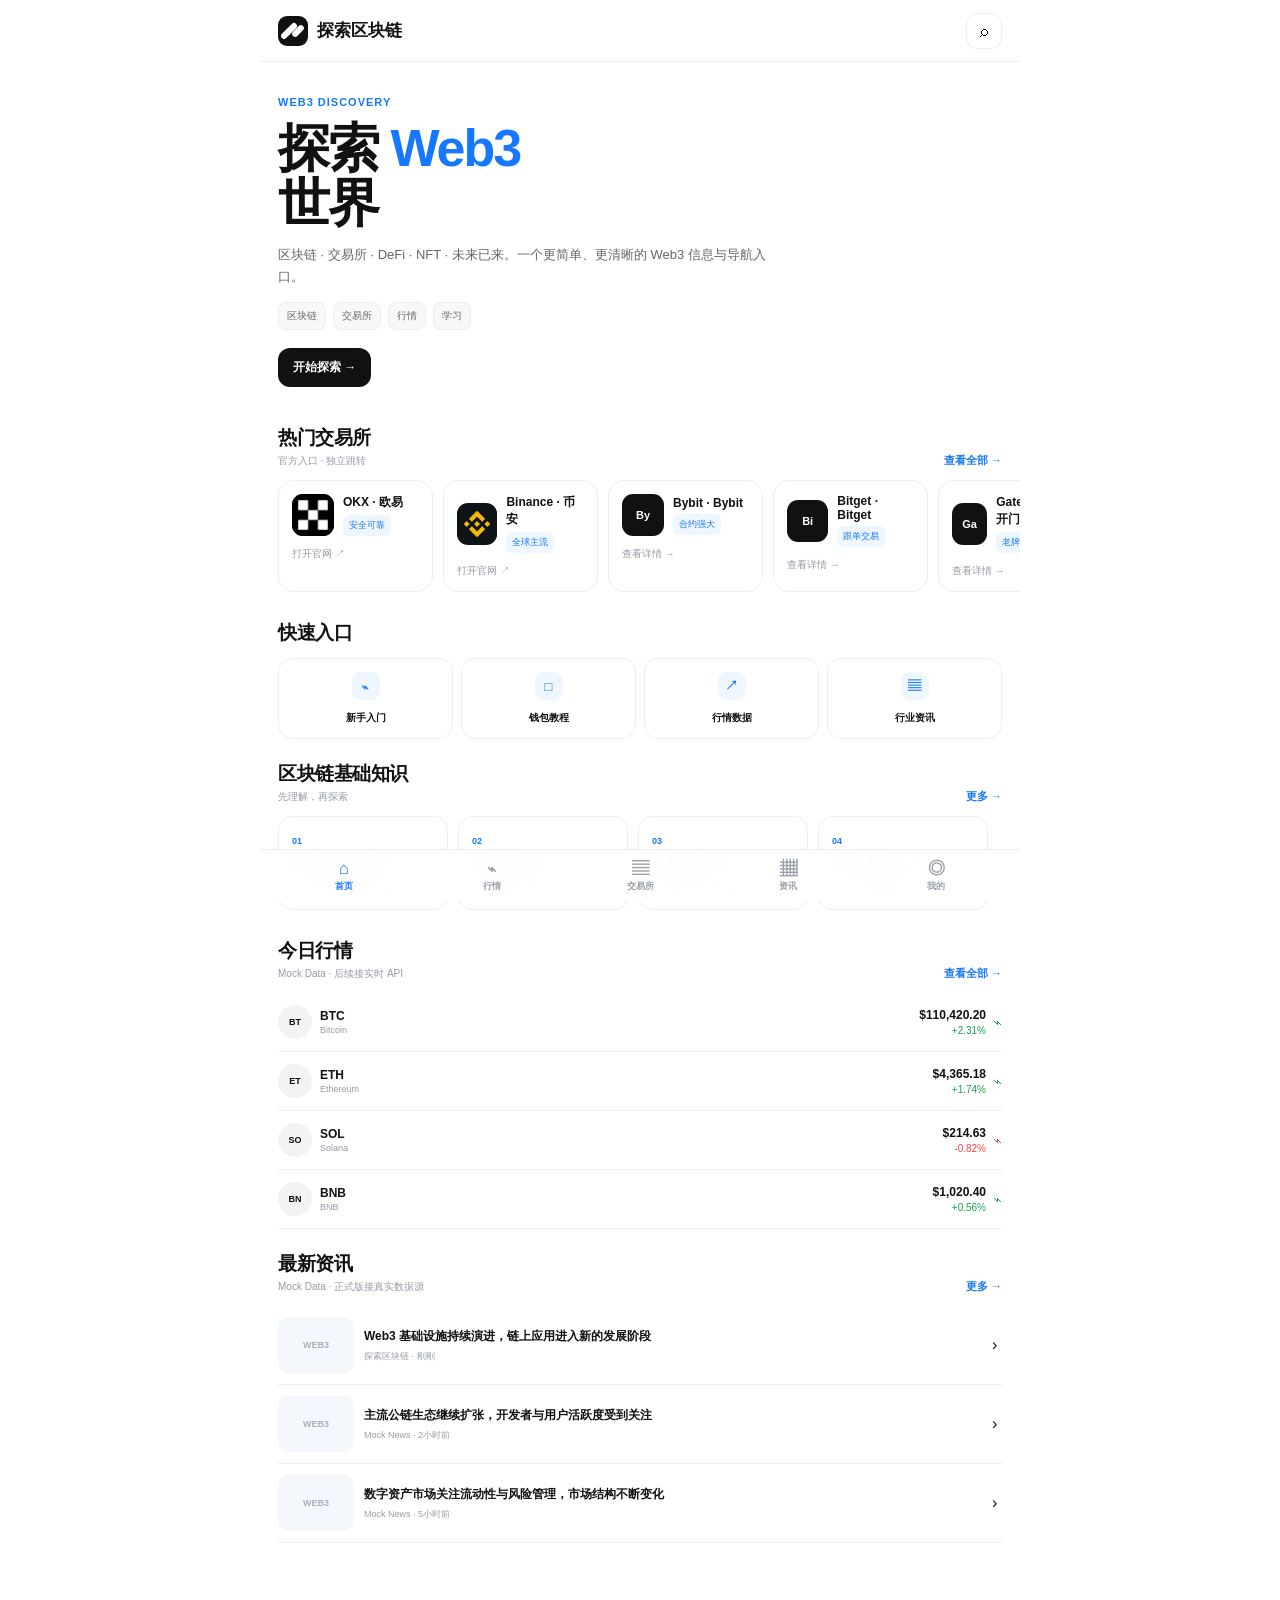
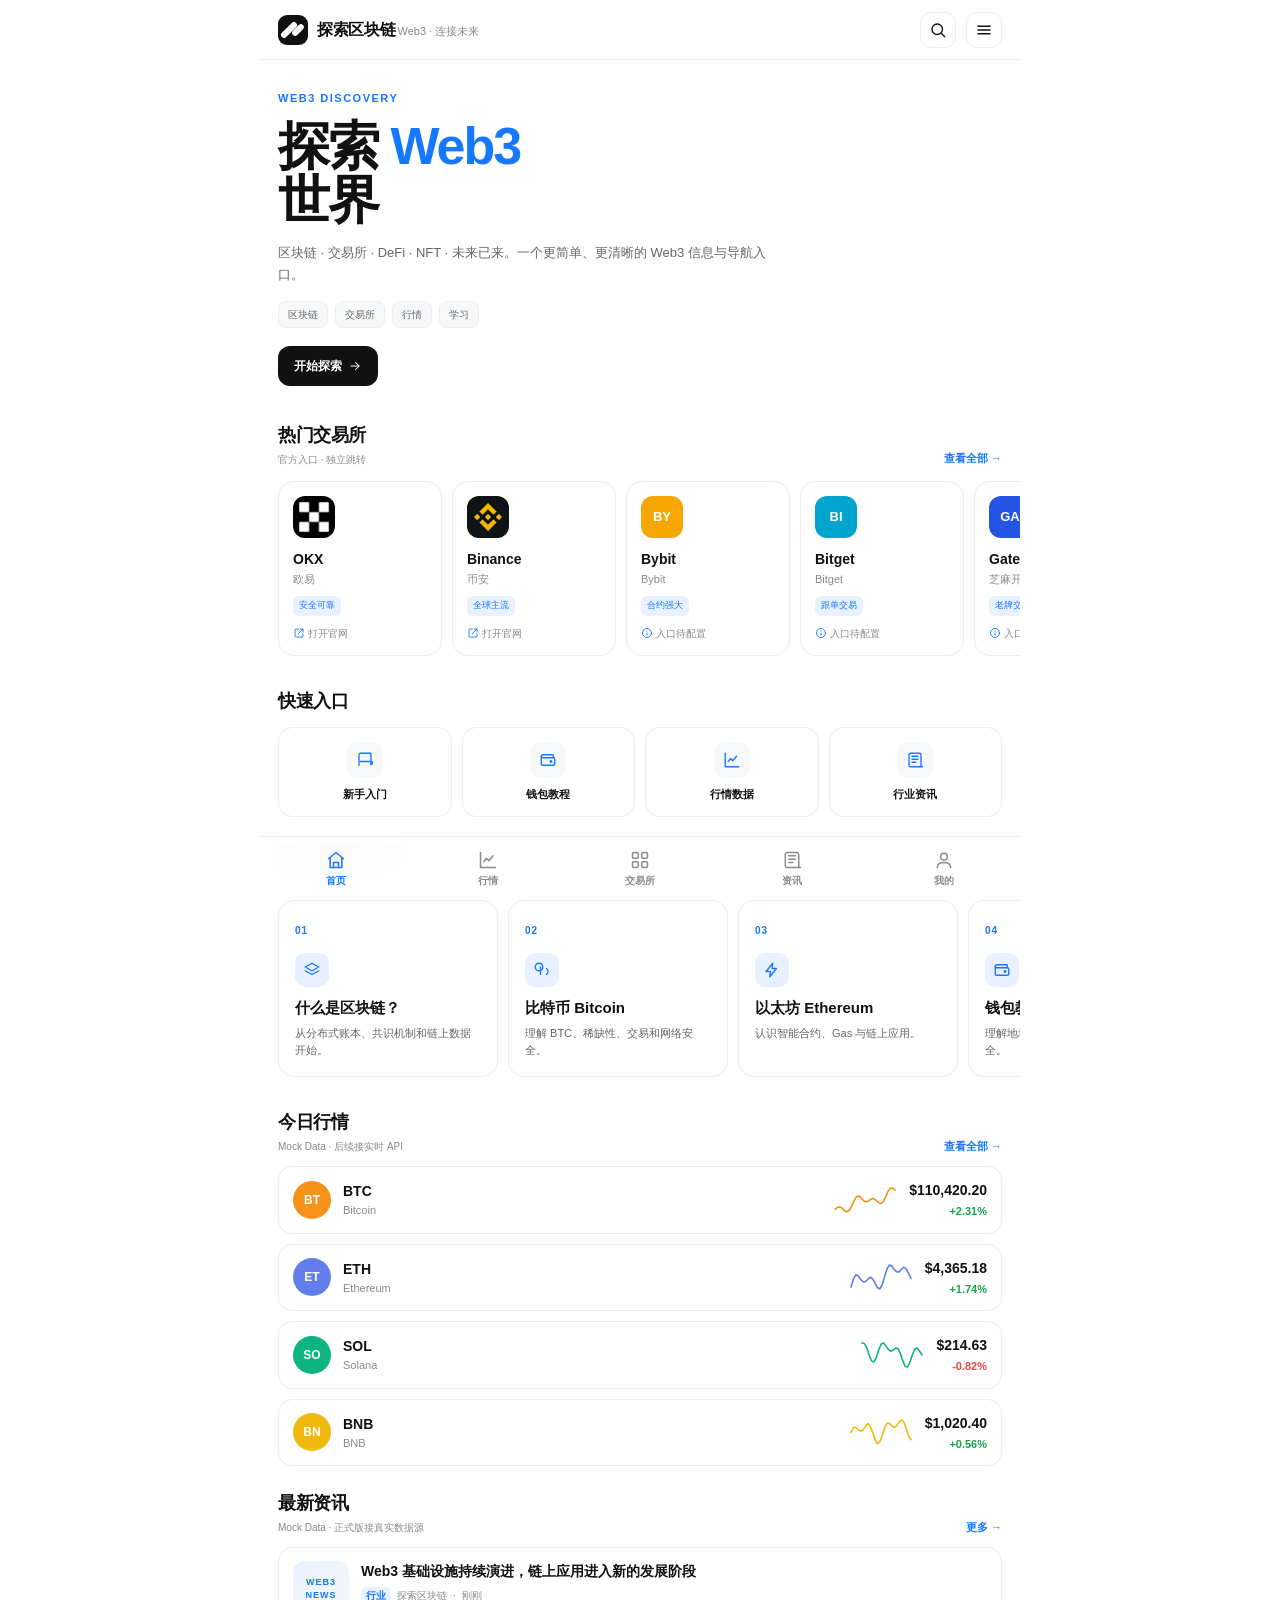
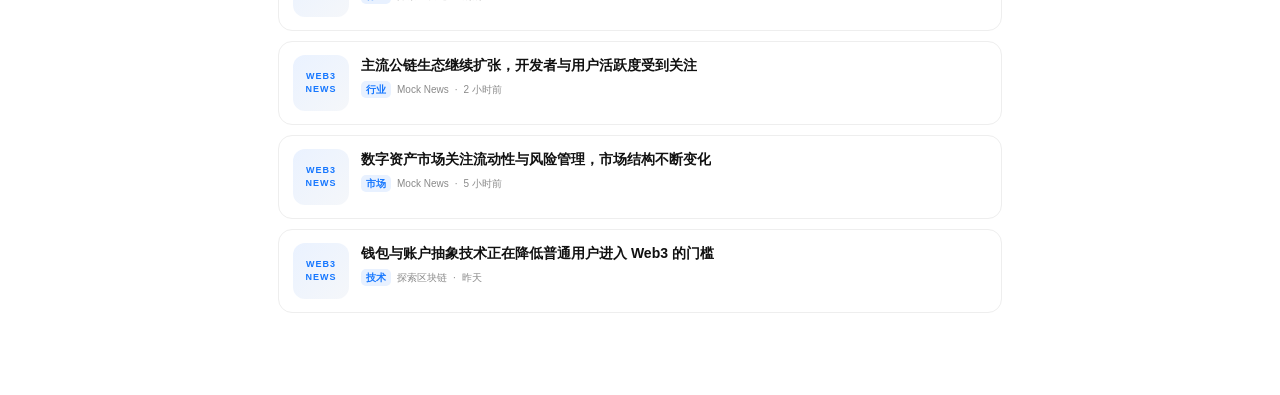
